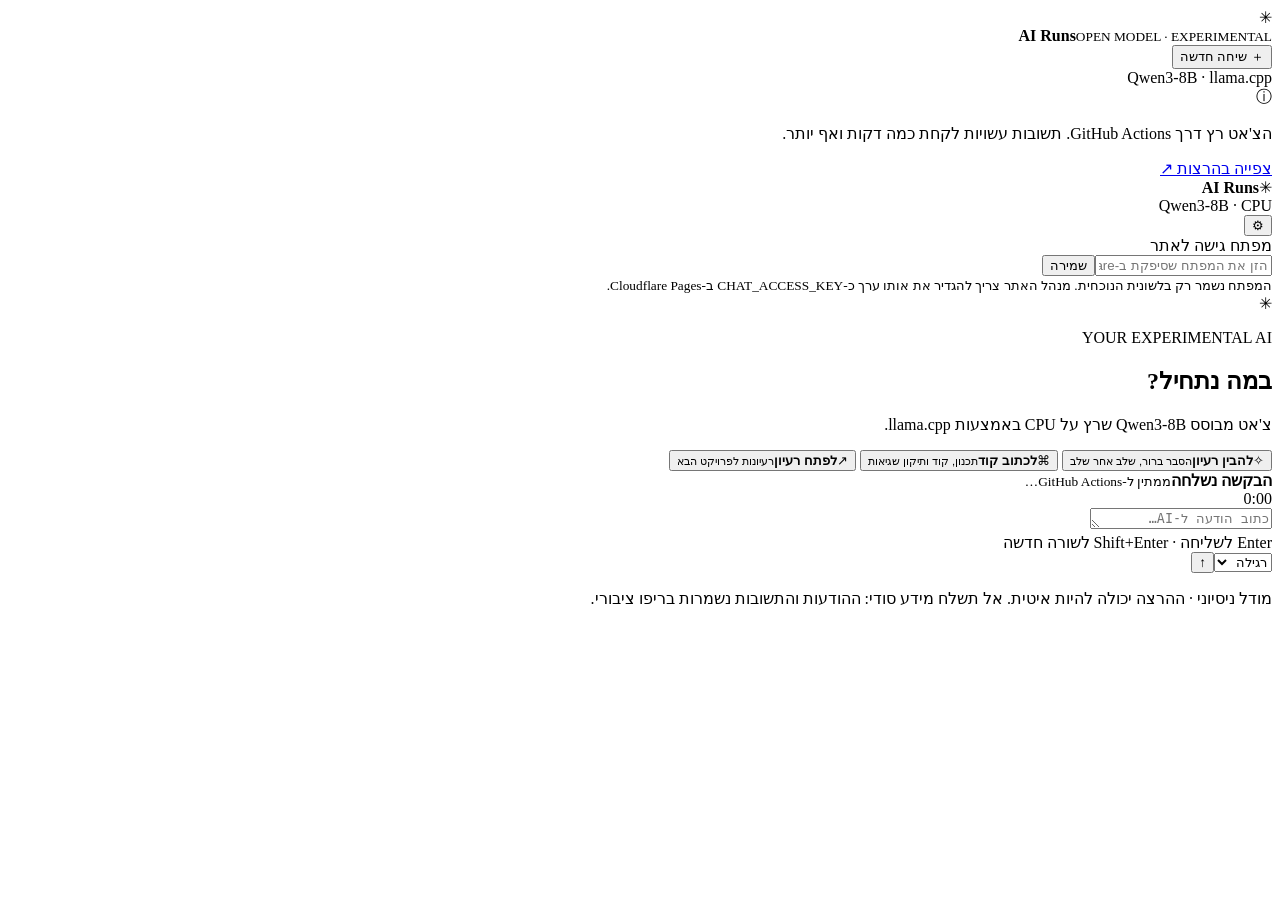
==== public/index.html @ 01a99a57 "Add Cloudflare Pages AI chat interface" ====
<!doctype html>
<html lang="he" dir="rtl">
<head>
  <meta charset="utf-8">
  <meta name="viewport" content="width=device-width, initial-scale=1">
  <meta name="theme-color" content="#10131c">
  <meta name="description" content="צ'אט AI ניסיוני המבוסס על מודל פתוח ו-llama.cpp">
  <title>AI Runs — צ'אט מקומי</title>
  <link rel="stylesheet" href="/style.css">
</head>
<body>
  <div class="app-shell">
    <aside class="sidebar">
      <div class="brand"><span class="brand-mark">✳</span><div><strong>AI Runs</strong><small>OPEN MODEL · EXPERIMENTAL</small></div></div>
      <button id="new-chat" class="new-chat"><span>＋</span> שיחה חדשה</button>
      <div class="side-note"><span class="dot"></span><span>Qwen3-8B · llama.cpp</span></div>
      <div class="side-bottom">
        <div class="notice-icon">ⓘ</div>
        <p>הצ'אט רץ דרך GitHub Actions. תשובות עשויות לקחת כמה דקות ואף יותר.</p>
        <a href="https://github.com/unisocsu/ai-runs/actions/workflows/infer.yml" target="_blank" rel="noreferrer">צפייה בהרצות ↗</a>
      </div>
    </aside>
    <main class="main">
      <header class="topbar">
        <div class="mobile-brand"><span class="brand-mark">✳</span><strong>AI Runs</strong></div>
        <div class="model-chip"><span class="dot"></span> Qwen3-8B <span class="chip-muted">· CPU</span></div>
        <button id="settings-toggle" class="icon-button" title="הגדרות גישה" aria-label="הגדרות גישה">⚙</button>
      </header>
      <section id="settings" class="settings hidden">
        <label for="access-key">מפתח גישה לאתר</label>
        <div class="key-row"><input id="access-key" type="password" autocomplete="off" placeholder="הזן את המפתח שסיפקת ב-Cloudflare"><button id="save-key">שמירה</button></div>
        <small>המפתח נשמר רק בלשונית הנוכחית. מנהל האתר צריך להגדיר את אותו ערך כ-CHAT_ACCESS_KEY ב-Cloudflare Pages.</small>
      </section>
      <section id="welcome" class="welcome">
        <div class="hero-symbol">✳</div>
        <p class="eyebrow">YOUR EXPERIMENTAL AI</p>
        <h1>במה נתחיל?</h1>
        <p class="subtitle">צ'אט מבוסס Qwen3-8B שרץ על CPU באמצעות llama.cpp.</p>
        <div class="suggestions">
          <button class="suggestion" data-prompt="הסבר לי רעיון מורכב בצורה פשוטה"><span>✧</span><strong>להבין רעיון</strong><small>הסבר ברור, שלב אחר שלב</small></button>
          <button class="suggestion" data-prompt="כתוב לי סקריפט Python שימושי והסבר איך הוא עובד"><span>⌘</span><strong>לכתוב קוד</strong><small>תכנון, קוד ותיקון שגיאות</small></button>
          <button class="suggestion" data-prompt="עזור לי לחשוב על רעיון לפרויקט תוכנה קטן"><span>↗</span><strong>לפתח רעיון</strong><small>רעיונות לפרויקט הבא</small></button>
        </div>
      </section>
      <section id="messages" class="messages hidden" aria-live="polite"></section>
      <div id="progress" class="progress hidden"><span class="spinner"></span><div><strong id="progress-title">הבקשה נשלחה</strong><small id="progress-detail">ממתין ל-GitHub Actions…</small></div><span id="elapsed" class="elapsed">0:00</span></div>
      <div class="composer-wrap">
        <form id="chat-form" class="composer">
          <textarea id="prompt" rows="1" maxlength="20000" placeholder="כתוב הודעה ל-AI…" aria-label="הודעה ל-AI" required></textarea>
          <div class="composer-bottom"><span class="composer-hint">Enter לשליחה · Shift+Enter לשורה חדשה</span><div class="composer-actions"><select id="max-tokens" aria-label="אורך תשובה"><option value="256">קצרה</option><option value="512" selected>רגילה</option><option value="1024">ארוכה</option></select><button id="send" type="submit" class="send-button" aria-label="שליחה">↑</button></div></div>
        </form>
        <p class="footnote">מודל ניסיוני · ההרצה יכולה להיות איטית. אל תשלח מידע סודי: ההודעות והתשובות נשמרות בריפו ציבורי.</p>
        <div id="error" class="error hidden" role="alert"></div>
      </div>
    </main>
  </div>
  <script src="/app.js" defer></script>
</body>
</html>
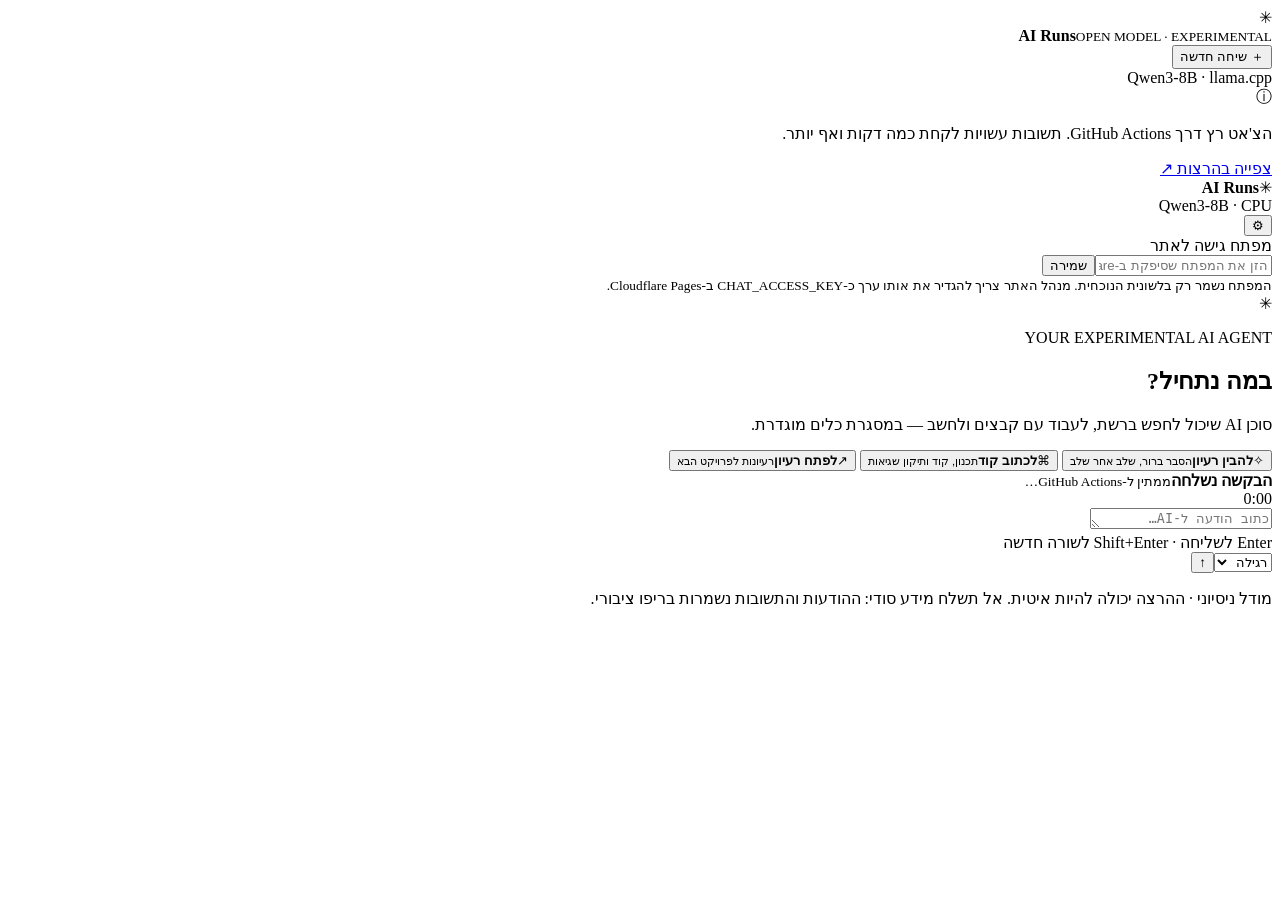
==== commit 7ec1ecc0: "Update chat page branding for AI agent" ====
--- a/public/index.html
+++ b/public/index.html
@@ -5,7 +5,7 @@
   <meta name="viewport" content="width=device-width, initial-scale=1">
   <meta name="theme-color" content="#10131c">
   <meta name="description" content="צ'אט AI ניסיוני המבוסס על מודל פתוח ו-llama.cpp">
-  <title>AI Runs — צ'אט מקומי</title>
+  <title>AI Runs Agent — צ'אט עם כלים</title>
   <link rel="stylesheet" href="/style.css">
 </head>
 <body>
@@ -33,9 +33,9 @@
       </section>
       <section id="welcome" class="welcome">
         <div class="hero-symbol">✳</div>
-        <p class="eyebrow">YOUR EXPERIMENTAL AI</p>
+        <p class="eyebrow">YOUR EXPERIMENTAL AI AGENT</p>
         <h1>במה נתחיל?</h1>
-        <p class="subtitle">צ'אט מבוסס Qwen3-8B שרץ על CPU באמצעות llama.cpp.</p>
+        <p class="subtitle">סוכן AI שיכול לחפש ברשת, לעבוד עם קבצים ולחשב — במסגרת כלים מוגדרת.</p>
         <div class="suggestions">
           <button class="suggestion" data-prompt="הסבר לי רעיון מורכב בצורה פשוטה"><span>✧</span><strong>להבין רעיון</strong><small>הסבר ברור, שלב אחר שלב</small></button>
           <button class="suggestion" data-prompt="כתוב לי סקריפט Python שימושי והסבר איך הוא עובד"><span>⌘</span><strong>לכתוב קוד</strong><small>תכנון, קוד ותיקון שגיאות</small></button>
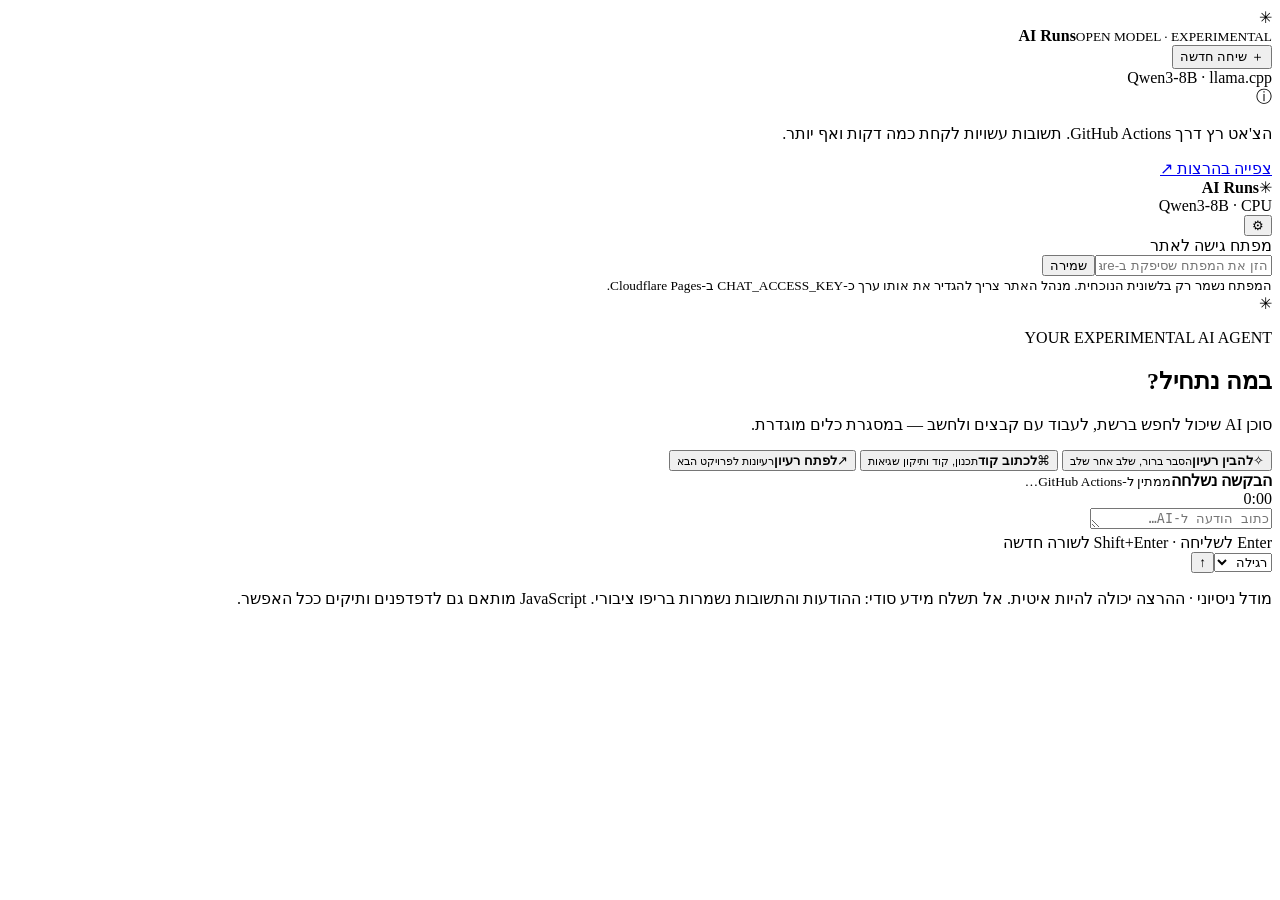
==== commit e6b4d914: "Add legacy browser compatibility metadata" ====
--- a/public/index.html
+++ b/public/index.html
@@ -4,6 +4,7 @@
   <meta charset="utf-8">
   <meta name="viewport" content="width=device-width, initial-scale=1">
   <meta name="theme-color" content="#10131c">
+  <meta http-equiv="X-UA-Compatible" content="IE=edge">
   <meta name="description" content="צ'אט AI ניסיוני המבוסס על מודל פתוח ו-llama.cpp">
   <title>AI Runs Agent — צ'אט עם כלים</title>
   <link rel="stylesheet" href="/style.css">
@@ -49,7 +50,7 @@
           <textarea id="prompt" rows="1" maxlength="20000" placeholder="כתוב הודעה ל-AI…" aria-label="הודעה ל-AI" required></textarea>
           <div class="composer-bottom"><span class="composer-hint">Enter לשליחה · Shift+Enter לשורה חדשה</span><div class="composer-actions"><select id="max-tokens" aria-label="אורך תשובה"><option value="256">קצרה</option><option value="512" selected>רגילה</option><option value="1024">ארוכה</option></select><button id="send" type="submit" class="send-button" aria-label="שליחה">↑</button></div></div>
         </form>
-        <p class="footnote">מודל ניסיוני · ההרצה יכולה להיות איטית. אל תשלח מידע סודי: ההודעות והתשובות נשמרות בריפו ציבורי.</p>
+        <p class="footnote">מודל ניסיוני · ההרצה יכולה להיות איטית. אל תשלח מידע סודי: ההודעות והתשובות נשמרות בריפו ציבורי. JavaScript מותאם גם לדפדפנים ותיקים ככל האפשר.</p>
         <div id="error" class="error hidden" role="alert"></div>
       </div>
     </main>
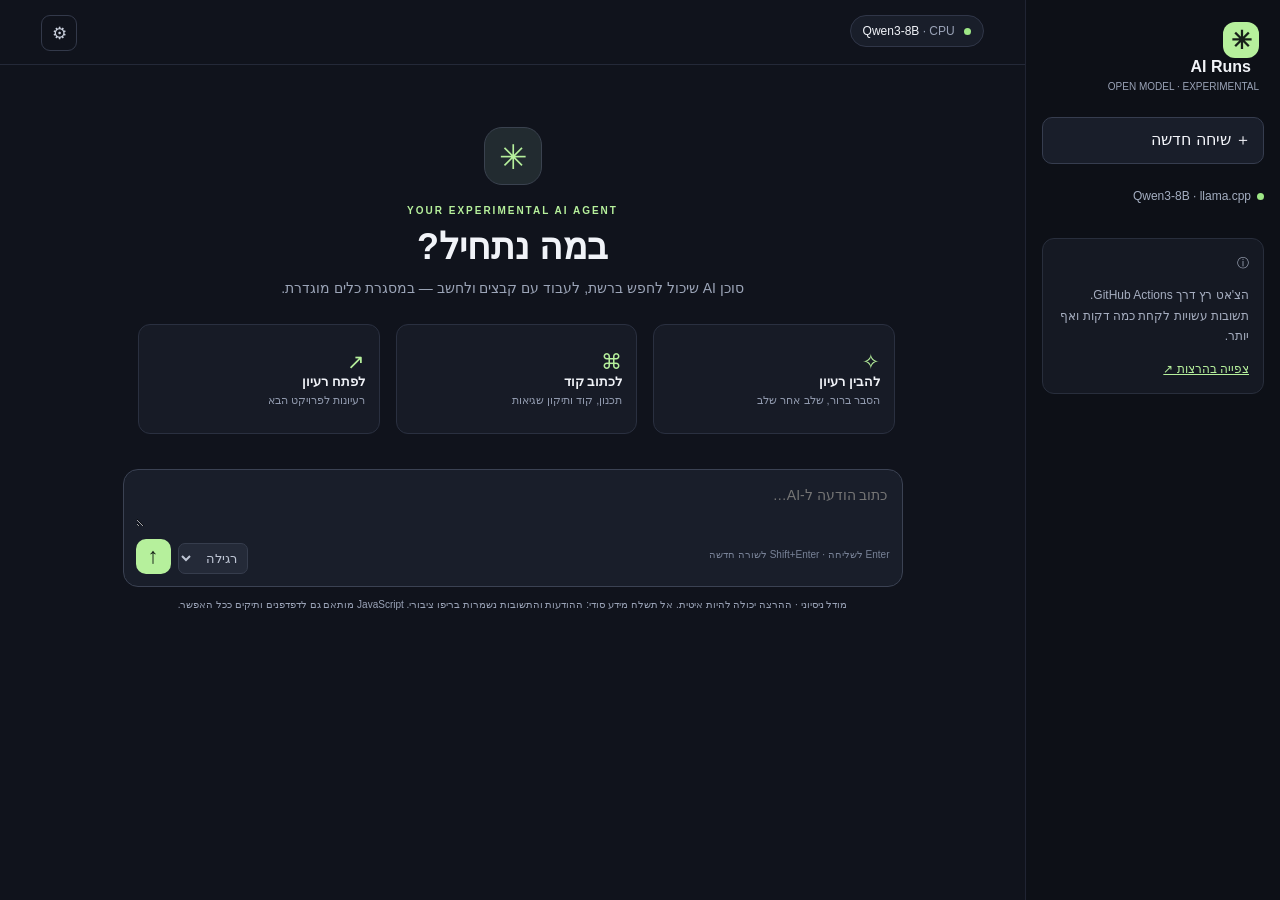
==== commit ad5deb28: "Prepare chat UI for GitHub Pages deployment" ====
--- a/public/index.html
+++ b/public/index.html
@@ -7,7 +7,7 @@
   <meta http-equiv="X-UA-Compatible" content="IE=edge">
   <meta name="description" content="צ'אט AI ניסיוני המבוסס על מודל פתוח ו-llama.cpp">
   <title>AI Runs Agent — צ'אט עם כלים</title>
-  <link rel="stylesheet" href="/style.css">
+  <link rel="stylesheet" href="./style.css">
 </head>
 <body>
   <div class="app-shell">
@@ -30,7 +30,7 @@
       <section id="settings" class="settings hidden">
         <label for="access-key">מפתח גישה לאתר</label>
         <div class="key-row"><input id="access-key" type="password" autocomplete="off" placeholder="הזן את המפתח שסיפקת ב-Cloudflare"><button id="save-key">שמירה</button></div>
-        <small>המפתח נשמר רק בלשונית הנוכחית. מנהל האתר צריך להגדיר את אותו ערך כ-CHAT_ACCESS_KEY ב-Cloudflare Pages.</small>
+        <small>המפתח נשמר בעוגייה בדפדפן למשך 30 יום. זהו מפתח הגישה לאתר, לא GitHub Personal Access Token.</small>
       </section>
       <section id="welcome" class="welcome">
         <div class="hero-symbol">✳</div>
@@ -55,6 +55,6 @@
       </div>
     </main>
   </div>
-  <script src="/app.js" defer></script>
+  <script src="./app.js" defer></script>
 </body>
 </html>
--- a/public/style.css
+++ b/public/style.css
@@ -0,0 +1,3 @@
+/* Compatibility-first styles for older Android WebView and desktop browsers. */
+*{box-sizing:border-box}body{margin:0;background:#10131c;color:#f1f3f8;font-family:Arial,Helvetica,sans-serif;min-height:100%;direction:rtl}.app-shell{min-height:100vh}.sidebar{float:right;width:255px;min-height:100vh;background:#0d1017;border-left:1px solid #202433;padding:22px 16px}.brand{padding:0 5px}.brand-mark{display:inline-block;width:36px;height:36px;line-height:36px;text-align:center;border-radius:12px;background:#b6f09c;color:#172019;font-size:25px;font-weight:bold}.brand strong{display:inline-block;margin-right:8px}.brand small{display:block;color:#9aa3b7;font-size:10px;margin:5px 0}.new-chat{display:block;width:100%;margin:25px 0;border:1px solid #363d4f;border-radius:10px;background:#191e2a;color:#f3f5fa;padding:12px;font:inherit;text-align:right}.side-note{font-size:12px;color:#a4aec1}.dot{display:inline-block;width:7px;height:7px;border-radius:50%;background:#9ee786;margin-left:6px}.side-bottom{margin-top:35px;border:1px solid #282e3c;background:#151923;border-radius:12px;padding:14px;color:#a6aec0;font-size:12px;line-height:1.7}.side-bottom a{color:#b6f09c}.main{min-height:100vh;margin-right:255px}.topbar{height:65px;padding:15px 4%;border-bottom:1px solid #242938}.model-chip{display:inline-block;border:1px solid #303648;background:#191e2a;border-radius:18px;padding:8px 12px;font-size:12px}.chip-muted{color:#9aa3b7}.icon-button{float:left;background:transparent;border:1px solid #33394a;color:#c8cedb;border-radius:9px;width:36px;height:36px;font-size:17px}.mobile-brand{display:none}.settings{width:90%;max-width:720px;margin:18px auto;background:#171b27;border:1px solid #2b3040;border-radius:12px;padding:16px}.settings label{display:block;font-size:13px;font-weight:bold;margin-bottom:9px}.key-row input{width:70%;padding:10px;background:#0e1119;border:1px solid #33394a;color:#fff;border-radius:8px}.key-row button{padding:10px;background:#b6f09c;color:#182019;border:0;border-radius:8px}.settings small{display:block;color:#9aa3b7;margin-top:8px;line-height:1.6}.welcome{width:90%;max-width:780px;margin:6% auto 25px;text-align:center}.hero-symbol{margin:0 auto 20px;width:58px;height:58px;line-height:58px;border:1px solid #3a424f;background:#222b30;border-radius:18px;color:#b6f09c;font-size:34px}.eyebrow{font-size:10px;letter-spacing:2px;color:#b6f09c;font-weight:bold}.welcome h1{font-size:36px;margin:8px}.subtitle{color:#9ca5b8;font-size:14px;margin:12px 0 28px}.suggestions{text-align:right;overflow:hidden}.suggestion{float:right;width:31%;margin:0 1% 10px;min-height:110px;background:#171b26;border:1px solid #2a3040;border-radius:12px;padding:14px;color:#f1f3f8;font:inherit;text-align:right}.suggestion span,.suggestion strong,.suggestion small{display:block}.suggestion span{color:#b6f09c;font-size:21px}.suggestion strong{font-size:13px}.suggestion small{color:#9099ad;font-size:11px;margin-top:5px}.messages{width:90%;max-width:780px;margin:0 auto;padding:25px 0}.message{overflow:hidden;margin-bottom:25px}.avatar{float:right;width:32px;height:32px;line-height:32px;text-align:center;border-radius:9px;background:#262d3b;color:#b6f09c}.message-body{margin-right:44px}.message-label{font-size:11px;color:#929caf;margin-bottom:7px}.message-text{font-size:14px;line-height:1.8;white-space:pre-wrap;word-wrap:break-word}.progress{width:90%;max-width:780px;margin:0 auto 14px;border:1px solid #343b4d;background:#171c28;border-radius:12px;padding:14px;overflow:hidden}.progress>span{float:right;margin-left:10px}.progress>div{float:right;max-width:75%}.progress strong,.progress small{display:block}.progress small{font-size:11px;color:#9aa3b7}.elapsed{float:left!important}.spinner{width:19px;height:19px;border:2px solid #3b4650;border-top-color:#b6f09c;border-radius:50%}.composer-wrap{width:90%;max-width:780px;margin:0 auto;padding-bottom:16px}.composer{border:1px solid #3b4253;background:#191e2a;border-radius:15px;padding:12px}.composer textarea{width:100%;min-height:45px;max-height:180px;resize:vertical;border:0;background:transparent;color:#f1f3f8;font:inherit;font-size:14px;line-height:1.6}.composer-bottom{overflow:hidden;margin-top:8px}.composer-hint{float:right;color:#788297;font-size:10px;padding-top:10px}.composer-actions{float:left}.composer-actions select{background:#242a38;color:#bfc6d5;border:1px solid #363d4d;border-radius:7px;padding:6px}.send-button{width:35px;height:35px;margin-right:7px;border:0;border-radius:10px;background:#b6f09c;color:#172019;font-size:22px}.footnote{font-size:10px;line-height:1.6;color:#9aa3b7;text-align:center;margin:10px}.error{margin-top:12px;padding:11px;border:1px solid #74454b;background:#2c1b22;color:#ffc2c7;border-radius:9px;font-size:12px;line-height:1.6}.hidden{display:none!important}
+@media(max-width:760px){.sidebar{display:none}.main{margin-right:0}.topbar{height:60px;padding:12px}.mobile-brand{display:inline-block;float:right}.mobile-brand .brand-mark{width:30px;height:30px;line-height:30px;font-size:20px}.mobile-brand strong{margin-right:5px}.model-chip{float:left;margin-top:1px}.icon-button{margin-right:8px}.welcome{margin-top:32px}.welcome h1{font-size:29px}.suggestion{float:none;display:block;width:100%;min-height:0;margin:0 0 8px}.suggestion span{float:right;width:30px}.suggestion strong,.suggestion small{margin-right:32px}.messages,.composer-wrap,.progress{width:94%}.composer-hint{max-width:55%}}
